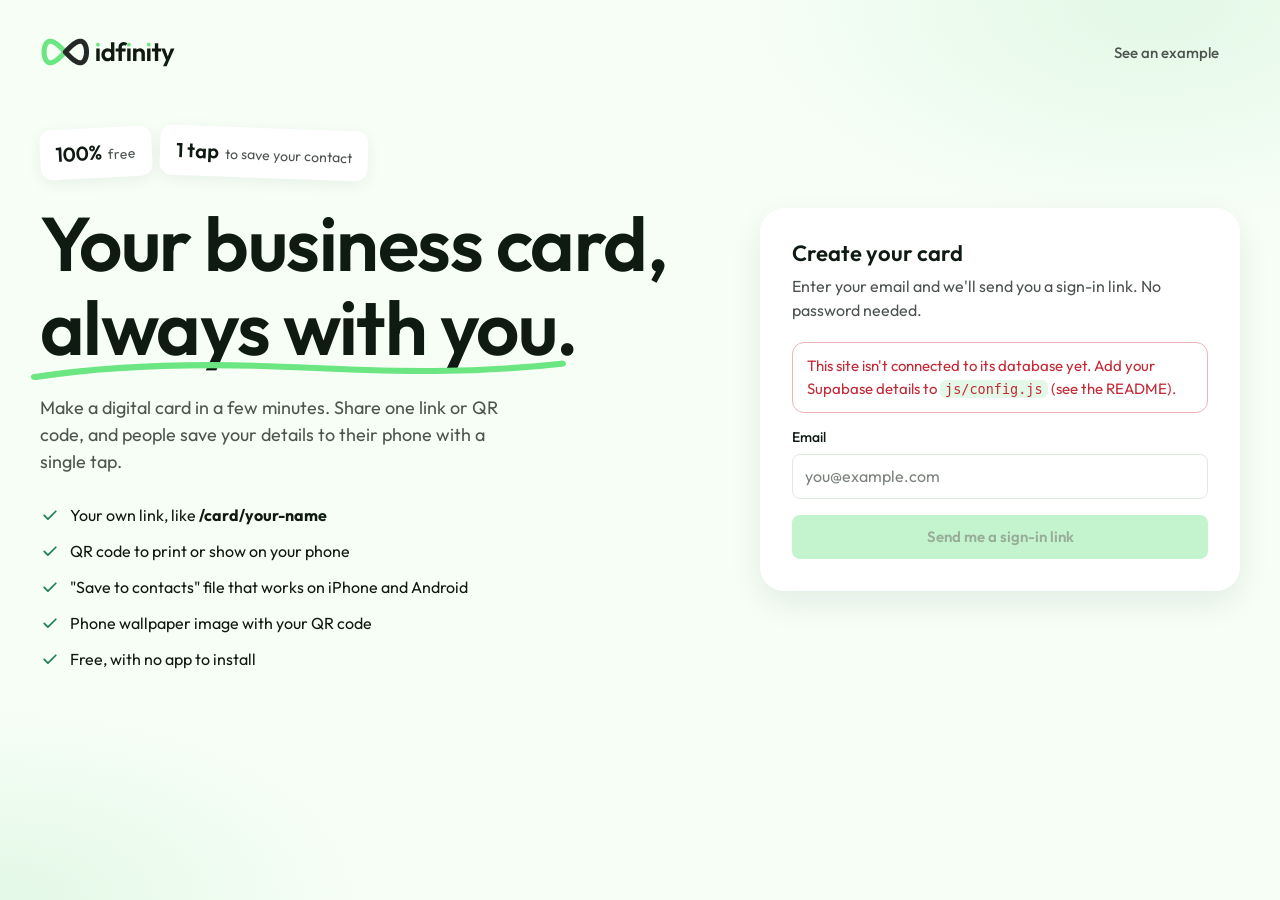
==== index.html @ b84a9148 "Add IDFINITY: free digital business card app Sign in by email link, edit a card with live preview, a" ====
<!doctype html>
<html lang="en">
<head>
<meta charset="utf-8">
<meta name="viewport" content="width=device-width, initial-scale=1, viewport-fit=cover">
<title>IDFINITY · Free digital business card</title>
<meta name="description" content="Make a free digital business card with a QR code and a one-tap Save to contacts button.">
<meta name="color-scheme" content="light">
<meta name="theme-color" content="#F6FEF6">
<link rel="icon" href="/img/icon.svg" type="image/svg+xml">
<link rel="apple-touch-icon" href="/img/apple-touch-icon.png">
<link rel="preconnect" href="https://fonts.googleapis.com">
<link rel="preconnect" href="https://fonts.gstatic.com" crossorigin>
<link rel="stylesheet" href="https://fonts.googleapis.com/css2?family=Outfit:wght@400;500;600&display=swap">
<link rel="stylesheet" href="/css/app.css">
</head>
<body>
<header class="nav">
  <a class="brand" href="/" aria-label="IDFINITY home"><img src="/img/logo.svg" alt="IDFINITY" width="136" height="36"></a>
  <div class="links-r"><a class="btn ghost" href="/card/demo">See an example</a></div>
</header>

<section class="hero">
  <div>
    <div class="chips" aria-hidden="true"><span class="chip"><b>100%</b> free</span><span class="chip"><b>1 tap</b> to save your contact</span></div>
    <h1>Your business card, <span class="hl">always with you<svg viewBox="0 0 300 20" preserveAspectRatio="none" aria-hidden="true"><path d="M3 14c40-9 90-12 146-8s100 5 148-3" fill="none" stroke="#6BE683" stroke-width="5" stroke-linecap="round"/></svg></span>.</h1>
    <p class="lead">Make a digital card in a few minutes. Share one link or QR code, and people save your details to their phone with a single tap.</p>
    <ul class="feats">
      <li><svg viewBox="0 0 24 24" width="20" height="20" aria-hidden="true"><path fill="none" stroke="currentColor" stroke-width="2" stroke-linecap="round" stroke-linejoin="round" d="M5 12.5l4.5 4.5L19 7.5"/></svg><span>Your own link, like <b>/card/your-name</b></span></li>
      <li><svg viewBox="0 0 24 24" width="20" height="20" aria-hidden="true"><path fill="none" stroke="currentColor" stroke-width="2" stroke-linecap="round" stroke-linejoin="round" d="M5 12.5l4.5 4.5L19 7.5"/></svg><span>QR code to print or show on your phone</span></li>
      <li><svg viewBox="0 0 24 24" width="20" height="20" aria-hidden="true"><path fill="none" stroke="currentColor" stroke-width="2" stroke-linecap="round" stroke-linejoin="round" d="M5 12.5l4.5 4.5L19 7.5"/></svg><span>"Save to contacts" file that works on iPhone and Android</span></li>
      <li><svg viewBox="0 0 24 24" width="20" height="20" aria-hidden="true"><path fill="none" stroke="currentColor" stroke-width="2" stroke-linecap="round" stroke-linejoin="round" d="M5 12.5l4.5 4.5L19 7.5"/></svg><span>Phone wallpaper image with your QR code</span></li>
      <li><svg viewBox="0 0 24 24" width="20" height="20" aria-hidden="true"><path fill="none" stroke="currentColor" stroke-width="2" stroke-linecap="round" stroke-linejoin="round" d="M5 12.5l4.5 4.5L19 7.5"/></svg><span>Free, with no app to install</span></li>
    </ul>
  </div>

  <div class="panel" id="auth">
    <h2>Create your card</h2>
    <p class="sub">Enter your email and we'll send you a sign-in link. No password needed.</p>
    <div id="setup" class="msg err" style="margin:0 0 14px" hidden>This site isn't connected to its database yet. Add your Supabase details to <code>js/config.js</code> (see the README).</div>
    <form id="email-form" novalidate>
      <div class="field">
        <label for="email">Email</label>
        <input id="email" type="email" autocomplete="email" required placeholder="you@example.com">
      </div>
      <button class="btn primary w100" type="submit" id="email-btn">Send me a sign-in link</button>
    </form>
    <div id="google-wrap" hidden>
      <div class="divider">or</div>
      <button class="btn w100" type="button" id="google-btn">Continue with Google</button>
    </div>
    <div id="auth-msg" class="msg" role="status" hidden></div>
  </div>
</section>

<script src="/vendor/supabase.js"></script>
<script src="/vendor/qrcode.js"></script>
<script src="/js/config.js"></script>
<script src="/js/common.js"></script>
<script>
(async function () {
  var E = window.ECard, sb = E.sb;
  var msg = document.getElementById("auth-msg");
  function say(t, err) { msg.hidden = false; msg.textContent = t; msg.classList.toggle("err", !!err); }
  if (E.cfg.appName) document.title = E.cfg.appName + " · Free digital business card";
  if (!sb) { document.getElementById("setup").hidden = false; document.getElementById("email-btn").disabled = true; return; }

  var s = await sb.auth.getSession();
  if (s.data.session) { location.replace("/edit.html"); return; }
  sb.auth.onAuthStateChange(function (ev, session) { if (session) location.replace("/edit.html"); });

  document.getElementById("email-form").addEventListener("submit", async function (e) {
    e.preventDefault();
    var email = document.getElementById("email").value.trim(), btn = document.getElementById("email-btn");
    if (!/^\S+@\S+\.\S+$/.test(email)) { say("Please enter a valid email address.", true); return; }
    btn.disabled = true; btn.textContent = "Sending…";
    var r = await sb.auth.signInWithOtp({ email: email, options: { emailRedirectTo: location.origin + "/edit.html" } });
    btn.disabled = false; btn.textContent = "Send me a sign-in link";
    if (r.error) say(r.error.message, true);
    else say("Check your inbox for a link from us. Open it on this device to start building your card.");
  });

  if (E.cfg.googleSignIn) {
    document.getElementById("google-wrap").hidden = false;
    document.getElementById("google-btn").addEventListener("click", function () {
      sb.auth.signInWithOAuth({ provider: "google", options: { redirectTo: location.origin + "/edit.html" } });
    });
  }
})();
</script>
</body>
</html>
---- css/app.css ----
/* IDFINITY: mint canvas, ink text, white cards on soft green shadows. Tokens follow design.md. */
:root{
  --primary:#6BE683; --on-primary:#003503; --primary-hover:#55D86C; --accent-green:#1CBB6C;
  --surface:#FFFFFF; --surface-muted:#F6FEF6; --surface-tint:#E3F8E6; --ink:#262828; --on-ink:#FFFFFF;
  --border:#DDEBDF; --text:#0F1A12; --text-muted:#4E544F; --text-subtle:#5F655F;
  --success:#1A7F55; --danger:#C42A36;
  --e1:0 4px 16px rgba(16,40,20,.06); --e2:0 12px 32px rgba(16,40,20,.08); --e3:0 24px 60px rgba(16,40,20,.14);
  --font:"Outfit",ui-sans-serif,system-ui,sans-serif;
  --ease:cubic-bezier(.22,1,.36,1);
  /* per-card accent (set inline on .card) */
  --accent:#6BE683; --on-accent:#003503;
}
*{box-sizing:border-box}
html,body{margin:0}
body{min-height:100vh;min-height:100dvh;background:var(--surface-muted);color:var(--text);font:400 1rem/1.5 var(--font);-webkit-font-smoothing:antialiased;
  background-image:radial-gradient(45% 35% at 90% 0%,var(--surface-tint),transparent 70%),radial-gradient(40% 30% at 0% 100%,var(--surface-tint),transparent 70%);background-attachment:fixed;
  padding:max(24px,env(safe-area-inset-top)) 16px max(32px,env(safe-area-inset-bottom))}
a{color:inherit}
:focus-visible{outline:2px solid var(--text);outline-offset:2px;border-radius:8px}
[hidden]{display:none!important}
code{font-size:.9em;background:var(--surface-tint);padding:1px 5px;border-radius:6px}

/* ---------- card ---------- */
.card-wrap{display:flex;flex-direction:column;align-items:center}
.card{width:100%;max-width:440px;background:var(--surface);border-radius:24px;overflow:hidden;box-shadow:var(--e3)}
.card .top{position:relative;padding:28px 24px 22px;text-align:center;background:linear-gradient(180deg,color-mix(in srgb,var(--accent) 22%,#fff),#fff 78%)}
.av{width:112px;height:112px;border-radius:50%;object-fit:cover;display:block;margin:0 auto;border:4px solid var(--accent);box-shadow:0 0 0 6px #fff,var(--e2);background:var(--surface-tint)}
.av-ph{display:flex;align-items:center;justify-content:center;font:600 2.4rem/1 var(--font);color:var(--text);letter-spacing:-.02em}
.card h1{font:600 2rem/1.15 var(--font);letter-spacing:-.02em;margin:18px 0 0;overflow-wrap:anywhere}
.card h1 em{font-style:normal}
.role{margin:8px 0 0;font-weight:600;font-size:1rem}
.org{margin:2px 0 0;color:var(--text-muted);font-size:1rem}
.loc{display:inline-flex;align-items:center;gap:6px;margin-top:10px;color:var(--text-subtle);font-size:.875rem}
.bio{margin:12px auto 0;color:var(--text-muted);font-size:1rem;max-width:34ch}
.tags{display:flex;flex-wrap:wrap;justify-content:center;gap:6px;margin-top:14px}
.tags span{font-size:.8125rem;font-weight:500;padding:4px 10px;border-radius:8px;background:color-mix(in srgb,var(--accent) 18%,#fff);color:var(--text)}
.card .body{padding:4px 20px 22px}
.save{display:flex;align-items:center;justify-content:center;gap:10px;width:100%;min-height:52px;border-radius:12px;border:0;background:var(--accent);color:var(--on-accent);font:600 1rem/1 var(--font);text-decoration:none;cursor:pointer;transition:transform .1s,filter .1s}
.save:hover{filter:brightness(.95)}
.save:active{transform:scale(.98)}
.row{display:grid;grid-template-columns:repeat(2,minmax(0,1fr));gap:10px;margin-top:10px}
.act{display:flex;align-items:center;gap:10px;min-height:50px;padding:10px 14px;border-radius:12px;background:var(--surface-muted);border:1px solid var(--border);text-decoration:none;font-weight:500;font-size:.9375rem;cursor:pointer;color:var(--text);font-family:var(--font);min-width:0;transition:border-color .1s,box-shadow .18s}
.act:hover{border-color:var(--accent-green);box-shadow:var(--e1)}
.act svg{color:var(--success);flex:none}
.act span{overflow:hidden;text-overflow:ellipsis;white-space:nowrap}
.links{margin-top:18px;border-top:1px solid var(--border)}
.links a{display:flex;align-items:center;gap:12px;padding:13px 4px;border-bottom:1px solid var(--border);text-decoration:none}
.links a:hover b{color:var(--success)}
.links svg{color:var(--success);flex:none}
.links b{font-weight:600;display:block;font-size:1rem}
.links small{display:block;color:var(--text-subtle);font-size:.875rem;overflow:hidden;text-overflow:ellipsis;white-space:nowrap}
.links div{min-width:0;flex:1}
.links .chev{color:var(--text-subtle)}
.qr{margin-top:20px;display:flex;gap:16px;align-items:center;padding:14px;border-radius:16px;background:var(--surface-tint)}
.qr .qr-img{width:112px;height:112px;border-radius:12px;background:#fff;padding:6px;flex:none;box-shadow:var(--e1)}
.qr .qr-img svg{display:block;width:100%;height:100%}
.qr b{display:block;font:600 1.125rem/1.25 var(--font)}
.qr p{margin:4px 0 0;color:var(--text-muted);font-size:.875rem}
.qr button{display:inline-block;margin-top:8px;font:600 .875rem/1.3 var(--font);color:var(--success);background:none;border:0;padding:0;text-decoration:underline;cursor:pointer}
.foot{margin-top:18px;color:var(--text-subtle);font-size:.875rem;text-align:center}
.foot a{color:var(--success);font-weight:500}
.toast{position:fixed;left:50%;bottom:max(24px,env(safe-area-inset-bottom));transform:translate(-50%,20px);opacity:0;background:var(--ink);color:var(--on-ink);padding:10px 16px;border-radius:12px;font-weight:500;font-size:.9375rem;transition:.18s var(--ease);pointer-events:none;z-index:10;max-width:calc(100% - 32px);box-shadow:var(--e2)}
.toast.on{opacity:1;transform:translate(-50%,0)}
@media (max-width:360px){.row{grid-template-columns:minmax(0,1fr)}.qr{flex-direction:column;text-align:center}}

/* ---------- app shell ---------- */
.nav{max-width:1200px;margin:0 auto 32px;display:flex;align-items:center;justify-content:space-between;gap:12px;min-height:56px}
.brand{display:inline-flex;align-items:center;text-decoration:none}
.brand img{height:36px;width:auto;display:block}
.nav .links-r{display:flex;gap:8px;align-items:center}
.btn{display:inline-flex;align-items:center;justify-content:center;gap:8px;min-height:44px;padding:0 20px;border-radius:8px;border:1px solid var(--border);background:var(--surface);color:var(--text);font:500 .9375rem/1 var(--font);text-decoration:none;cursor:pointer;transition:background .1s,transform .1s,box-shadow .18s}
.btn:hover{box-shadow:var(--e1)}
.btn:active{transform:scale(.98)}
.btn.primary{background:var(--primary);color:var(--on-primary);border-color:transparent;font-weight:600}
.btn.primary:hover{background:var(--primary-hover)}
.btn.ghost{background:transparent;border-color:transparent;color:var(--text-muted)}
.btn.ghost:hover{color:var(--text);box-shadow:none;background:var(--surface-tint)}
.btn.danger{color:var(--danger)}
.btn:disabled{opacity:.4;cursor:not-allowed}
.hero{max-width:1200px;margin:0 auto;display:grid;grid-template-columns:minmax(0,7fr) minmax(0,5fr);gap:48px;align-items:center;padding:16px 0 48px}
.hero h1{font:600 clamp(2.75rem,6vw,4.75rem)/1.105 var(--font);margin:0;letter-spacing:-.02em}
.hero h1 .hl{position:relative;white-space:nowrap}
.hero h1 .hl svg{position:absolute;left:-2%;bottom:-.12em;width:104%;height:.32em;overflow:visible}
.hero p.lead{color:var(--text-muted);font-size:1.125rem;max-width:30rem;margin:24px 0 0}
.feats{list-style:none;padding:0;margin:28px 0 0;display:grid;gap:12px}
.feats li{display:flex;gap:10px;align-items:flex-start;color:var(--text)}
.feats li svg{flex:none;color:var(--success);margin-top:2px}
.chips{display:flex;gap:8px;flex-wrap:wrap;margin-bottom:24px}
.chip{display:inline-flex;align-items:baseline;gap:6px;background:var(--surface);border-radius:12px;padding:10px 16px;box-shadow:var(--e1);font-size:.875rem;color:var(--text-muted)}
.chip b{font-size:1.25rem;font-weight:600;color:var(--text)}
.chip:nth-child(1){transform:rotate(-3deg)}
.chip:nth-child(2){transform:rotate(2deg)}
.panel{background:var(--surface);border-radius:24px;padding:32px;box-shadow:var(--e2)}
.panel h2{font:600 1.375rem/1.27 var(--font);margin:0 0 6px}
.panel p.sub{color:var(--text-muted);margin:0 0 20px;font-size:1rem}
label{display:block;font-weight:500;font-size:.875rem;margin:0 0 6px}
.field{margin-bottom:16px}
.hint{color:var(--text-subtle);font-size:.8125rem;margin-top:4px}
.hint.err{color:var(--danger)}
.hint.ok{color:var(--success)}
input[type=text],input[type=email],input[type=tel],input[type=url],input[type=password],textarea,select{width:100%;min-height:44px;padding:10px 12px;border-radius:8px;border:1px solid var(--border);background:var(--surface);color:var(--text);font:400 1rem/1.4 var(--font);transition:border-color .1s,box-shadow .1s}
textarea{min-height:84px;resize:vertical}
input::placeholder,textarea::placeholder{color:#7C837D}
input:focus,textarea:focus,select:focus{outline:none;border-color:var(--accent-green);box-shadow:0 0 0 3px color-mix(in srgb,var(--primary) 35%,transparent)}
.divider{display:flex;align-items:center;gap:10px;color:var(--text-subtle);font-size:.8125rem;margin:16px 0}
.divider::before,.divider::after{content:"";flex:1;height:1px;background:var(--border)}
.w100{width:100%}
.msg{padding:12px 14px;border-radius:12px;background:var(--surface-tint);font-size:.9375rem;margin-top:12px;color:var(--text)}
.msg.err{background:#fff;color:var(--danger);border:1px solid color-mix(in srgb,var(--danger) 35%,#fff)}

/* editor */
.editor{max-width:1200px;margin:0 auto;display:grid;grid-template-columns:minmax(0,1fr) 440px;gap:40px;align-items:start}
.editor form{background:var(--surface);border-radius:24px;padding:32px;box-shadow:var(--e2)}
.editor .preview{position:sticky;top:24px}
.editor .preview .label{color:var(--text-subtle);font-size:.75rem;letter-spacing:.08em;text-align:center;margin-bottom:12px;text-transform:uppercase;font-weight:500}
fieldset{border:0;padding:0;margin:0 0 28px}
legend{font:600 1.375rem/1.27 var(--font);margin-bottom:14px;padding:0}
.grid2{display:grid;grid-template-columns:repeat(2,minmax(0,1fr));gap:0 12px}
.slug{display:flex;align-items:stretch;border:1px solid var(--border);border-radius:8px;background:var(--surface-muted);overflow:hidden}
.slug:focus-within{border-color:var(--accent-green);box-shadow:0 0 0 3px color-mix(in srgb,var(--primary) 35%,transparent)}
.slug span{display:flex;align-items:center;padding:0 0 0 12px;color:var(--text-subtle);white-space:nowrap;font-size:.9375rem}
.slug input{border:0;border-radius:0;padding-left:2px;min-width:0;background:transparent}
.slug input:focus{box-shadow:none}
.link-row{display:grid;grid-template-columns:150px minmax(0,1fr) 44px;gap:8px;margin-bottom:8px}
.icon-btn{min-height:44px;border-radius:8px;border:1px solid var(--border);background:var(--surface);color:var(--text-subtle);cursor:pointer;font-size:1.2rem}
.icon-btn:hover{color:var(--danger);border-color:var(--danger)}
.photo{display:flex;gap:16px;align-items:center}
.photo .av{width:72px;height:72px;margin:0;font-size:1.6rem;box-shadow:none;border-width:3px}
.swatches{display:flex;flex-wrap:wrap;gap:10px}
.swatches label{margin:0;cursor:pointer;position:relative}
.swatches input{position:absolute;opacity:0;pointer-events:none}
.swatches i{display:block;width:36px;height:36px;border-radius:50%;box-shadow:inset 0 0 0 1px rgba(15,26,18,.12)}
.swatches input:checked+i{box-shadow:0 0 0 3px #fff,0 0 0 5px var(--text)}
.swatches input:focus-visible+i{outline:2px solid var(--text);outline-offset:4px}
.check{display:flex;gap:10px;align-items:center;font-weight:500;font-size:1rem}
.check input{width:20px;height:20px;accent-color:var(--accent-green)}
.savebar{position:sticky;bottom:12px;display:flex;gap:10px;align-items:center;flex-wrap:wrap;padding:12px;border-radius:16px;background:color-mix(in srgb,var(--surface) 88%,transparent);box-shadow:var(--e2);backdrop-filter:blur(16px);margin:0 -12px -12px}
.savebar .status{color:var(--text-muted);font-size:.875rem;flex:1;min-width:140px}
.empty{max-width:440px;margin:60px auto;text-align:center}
.empty h1{font:600 3rem/1.17 var(--font);letter-spacing:-.02em;margin:0 0 10px}
.empty p{color:var(--text-muted)}

@media (max-width:900px){
  .hero,.editor{grid-template-columns:minmax(0,1fr)}
  .editor .preview{position:static;order:-1}
}
@media (max-width:640px){
  .editor form,.panel{padding:20px}
  .savebar{margin:0 -8px -8px}
}
@media (max-width:520px){
  .grid2{grid-template-columns:minmax(0,1fr)}
  .link-row{grid-template-columns:minmax(0,1fr) 44px}
  .link-row select{grid-column:1/-1}
}
@media (prefers-reduced-motion:reduce){*{transition:none!important}}
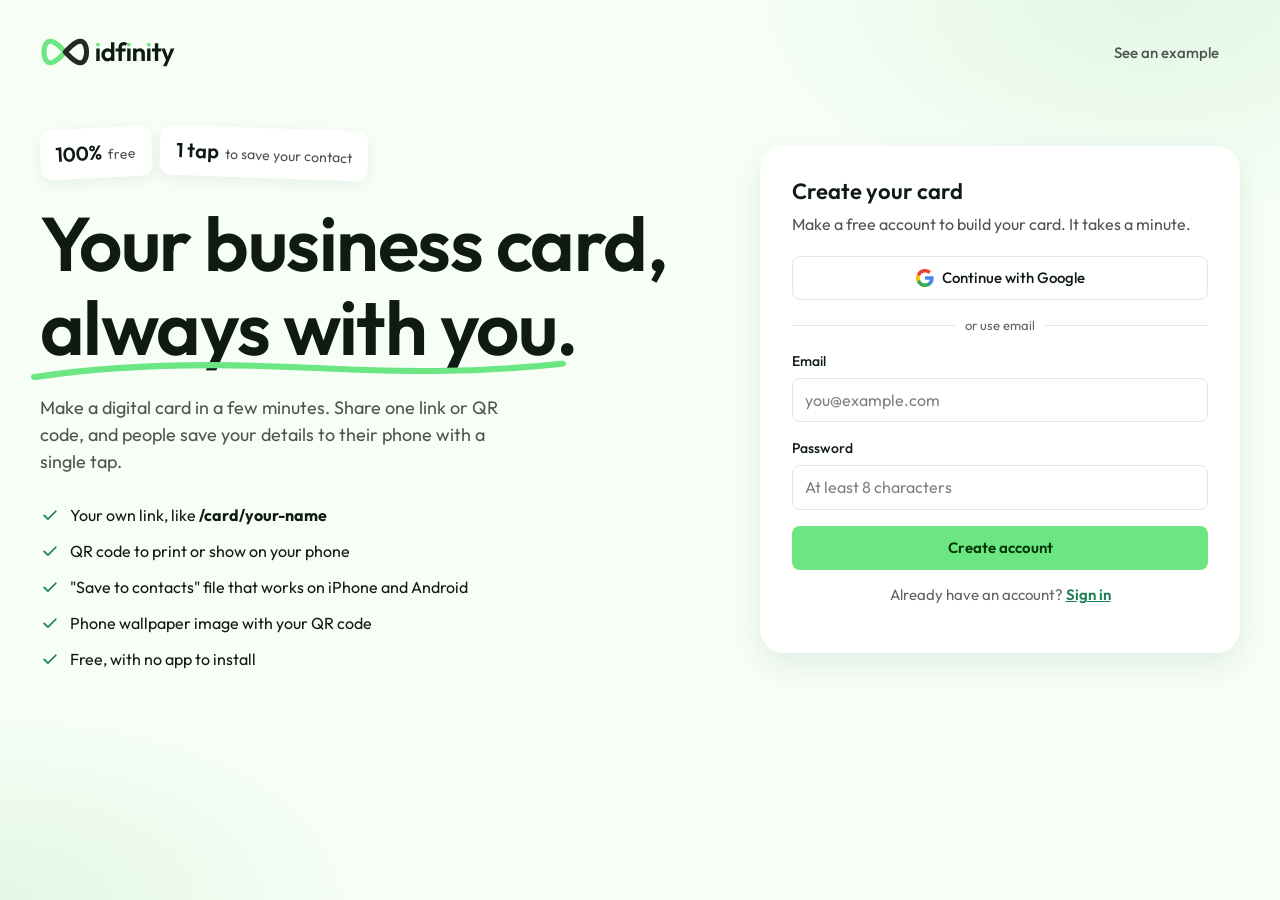
==== commit bb0b921f: "Sign in with Google or email and password instead of email links Supabase's built-in email sender al" ====
--- a/index.html
+++ b/index.html
@@ -35,20 +35,25 @@
   </div>
 
   <div class="panel" id="auth">
-    <h2>Create your card</h2>
-    <p class="sub">Enter your email and we'll send you a sign-in link. No password needed.</p>
+    <h2 id="auth-title">Create your card</h2>
+    <p class="sub" id="auth-sub">Make a free account to build your card. It takes a minute.</p>
     <div id="setup" class="msg err" style="margin:0 0 14px" hidden>This site isn't connected to its database yet. Add your Supabase details to <code>js/config.js</code> (see the README).</div>
+    <div id="google-wrap" hidden>
+      <button class="btn w100" type="button" id="google-btn"><svg viewBox="0 0 24 24" width="18" height="18" aria-hidden="true"><path fill="#4285F4" d="M23.5 12.27c0-.85-.08-1.67-.22-2.45H12v4.64h6.45a5.5 5.5 0 0 1-2.4 3.62v3h3.87c2.27-2.09 3.58-5.17 3.58-8.81z"/><path fill="#34A853" d="M12 24c3.24 0 5.96-1.07 7.94-2.92l-3.87-3c-1.08.72-2.45 1.15-4.07 1.15-3.13 0-5.78-2.11-6.73-4.95h-4v3.1A12 12 0 0 0 12 24z"/><path fill="#FBBC05" d="M5.27 14.28a7.2 7.2 0 0 1 0-4.56v-3.1h-4a12 12 0 0 0 0 10.76z"/><path fill="#EA4335" d="M12 4.77c1.76 0 3.34.6 4.59 1.8l3.43-3.43A11.5 11.5 0 0 0 12 0 12 12 0 0 0 1.27 6.62l4 3.1C6.22 6.88 8.87 4.77 12 4.77z"/></svg>Continue with Google</button>
+      <div class="divider">or use email</div>
+    </div>
     <form id="email-form" novalidate>
       <div class="field">
         <label for="email">Email</label>
         <input id="email" type="email" autocomplete="email" required placeholder="you@example.com">
       </div>
-      <button class="btn primary w100" type="submit" id="email-btn">Send me a sign-in link</button>
+      <div class="field">
+        <label for="password">Password</label>
+        <input id="password" type="password" autocomplete="new-password" required minlength="8" placeholder="At least 8 characters">
+      </div>
+      <button class="btn primary w100" type="submit" id="email-btn">Create account</button>
     </form>
-    <div id="google-wrap" hidden>
-      <div class="divider">or</div>
-      <button class="btn w100" type="button" id="google-btn">Continue with Google</button>
-    </div>
+    <p class="hint center" style="margin-top:14px;font-size:.9375rem"><span id="switch-text">Already have an account?</span> <button type="button" id="switch" class="linkbtn">Sign in</button></p>
     <div id="auth-msg" class="msg" role="status" hidden></div>
   </div>
 </section>
@@ -59,31 +64,57 @@
 <script src="/js/common.js"></script>
 <script>
 (async function () {
-  var E = window.ECard, sb = E.sb;
-  var msg = document.getElementById("auth-msg");
+  var E = window.ECard, sb = E.sb, $ = function (id) { return document.getElementById(id); };
+  var msg = $("auth-msg"), mode = "signup";
   function say(t, err) { msg.hidden = false; msg.textContent = t; msg.classList.toggle("err", !!err); }
   if (E.cfg.appName) document.title = E.cfg.appName + " · Free digital business card";
-  if (!sb) { document.getElementById("setup").hidden = false; document.getElementById("email-btn").disabled = true; return; }
+  if (!sb) { $("setup").hidden = false; $("email-btn").disabled = true; return; }
 
   var s = await sb.auth.getSession();
   if (s.data.session) { location.replace("/edit.html"); return; }
   sb.auth.onAuthStateChange(function (ev, session) { if (session) location.replace("/edit.html"); });
 
-  document.getElementById("email-form").addEventListener("submit", async function (e) {
+  function setMode(m) {
+    mode = m; msg.hidden = true;
+    var up = m === "signup";
+    $("auth-title").textContent = up ? "Create your card" : "Welcome back";
+    $("auth-sub").textContent = up ? "Make a free account to build your card. It takes a minute." : "Sign in to edit your card.";
+    $("email-btn").textContent = up ? "Create account" : "Sign in";
+    $("password").setAttribute("autocomplete", up ? "new-password" : "current-password");
+    $("switch-text").textContent = up ? "Already have an account?" : "New here?";
+    $("switch").textContent = up ? "Sign in" : "Create an account";
+  }
+  $("switch").addEventListener("click", function () { setMode(mode === "signup" ? "signin" : "signup"); });
+  if (location.hash === "#signin") setMode("signin");
+
+  var friendly = {
+    "Invalid login credentials": "That email and password don't match. Check them, or create an account if you're new.",
+    "User already registered": "There's already an account with this email. Tap Sign in below.",
+    "Email not confirmed": "This account still needs its email confirmed. Check your inbox for the confirmation link.",
+    "email rate limit exceeded": "Too many emails were sent in the last hour. Please try again later."
+  };
+
+  $("email-form").addEventListener("submit", async function (e) {
     e.preventDefault();
-    var email = document.getElementById("email").value.trim(), btn = document.getElementById("email-btn");
+    var email = $("email").value.trim(), pw = $("password").value, btn = $("email-btn"), label = btn.textContent;
     if (!/^\S+@\S+\.\S+$/.test(email)) { say("Please enter a valid email address.", true); return; }
-    btn.disabled = true; btn.textContent = "Sending…";
-    var r = await sb.auth.signInWithOtp({ email: email, options: { emailRedirectTo: location.origin + "/edit.html" } });
-    btn.disabled = false; btn.textContent = "Send me a sign-in link";
-    if (r.error) say(r.error.message, true);
-    else say("Check your inbox for a link from us. Open it on this device to start building your card.");
+    if (pw.length < 8) { say("Your password needs at least 8 characters.", true); return; }
+    btn.disabled = true; btn.textContent = mode === "signup" ? "Creating account…" : "Signing in…";
+    var r = mode === "signup"
+      ? await sb.auth.signUp({ email: email, password: pw, options: { emailRedirectTo: location.origin + "/edit.html" } })
+      : await sb.auth.signInWithPassword({ email: email, password: pw });
+    btn.disabled = false; btn.textContent = label;
+    if (r.error) { say(friendly[r.error.message] || r.error.message, true); return; }
+    if (r.data && r.data.session) { location.replace("/edit.html"); return; }
+    // Sign-up worked but Supabase still requires email confirmation.
+    say("Account created. Check your inbox to confirm your email, then come back and sign in.");
   });
 
   if (E.cfg.googleSignIn) {
-    document.getElementById("google-wrap").hidden = false;
-    document.getElementById("google-btn").addEventListener("click", function () {
-      sb.auth.signInWithOAuth({ provider: "google", options: { redirectTo: location.origin + "/edit.html" } });
+    $("google-wrap").hidden = false;
+    $("google-btn").addEventListener("click", async function () {
+      var r = await sb.auth.signInWithOAuth({ provider: "google", options: { redirectTo: location.origin + "/edit.html" } });
+      if (r.error) say(r.error.message, true);
     });
   }
 })();
--- a/css/app.css
+++ b/css/app.css
@@ -105,6 +105,8 @@
 .divider{display:flex;align-items:center;gap:10px;color:var(--text-subtle);font-size:.8125rem;margin:16px 0}
 .divider::before,.divider::after{content:"";flex:1;height:1px;background:var(--border)}
 .w100{width:100%}
+.linkbtn{background:none;border:0;padding:0;font:600 1em/1.4 var(--font);color:var(--success);text-decoration:underline;cursor:pointer}
+.center{text-align:center}
 .msg{padding:12px 14px;border-radius:12px;background:var(--surface-tint);font-size:.9375rem;margin-top:12px;color:var(--text)}
 .msg.err{background:#fff;color:var(--danger);border:1px solid color-mix(in srgb,var(--danger) 35%,#fff)}
 
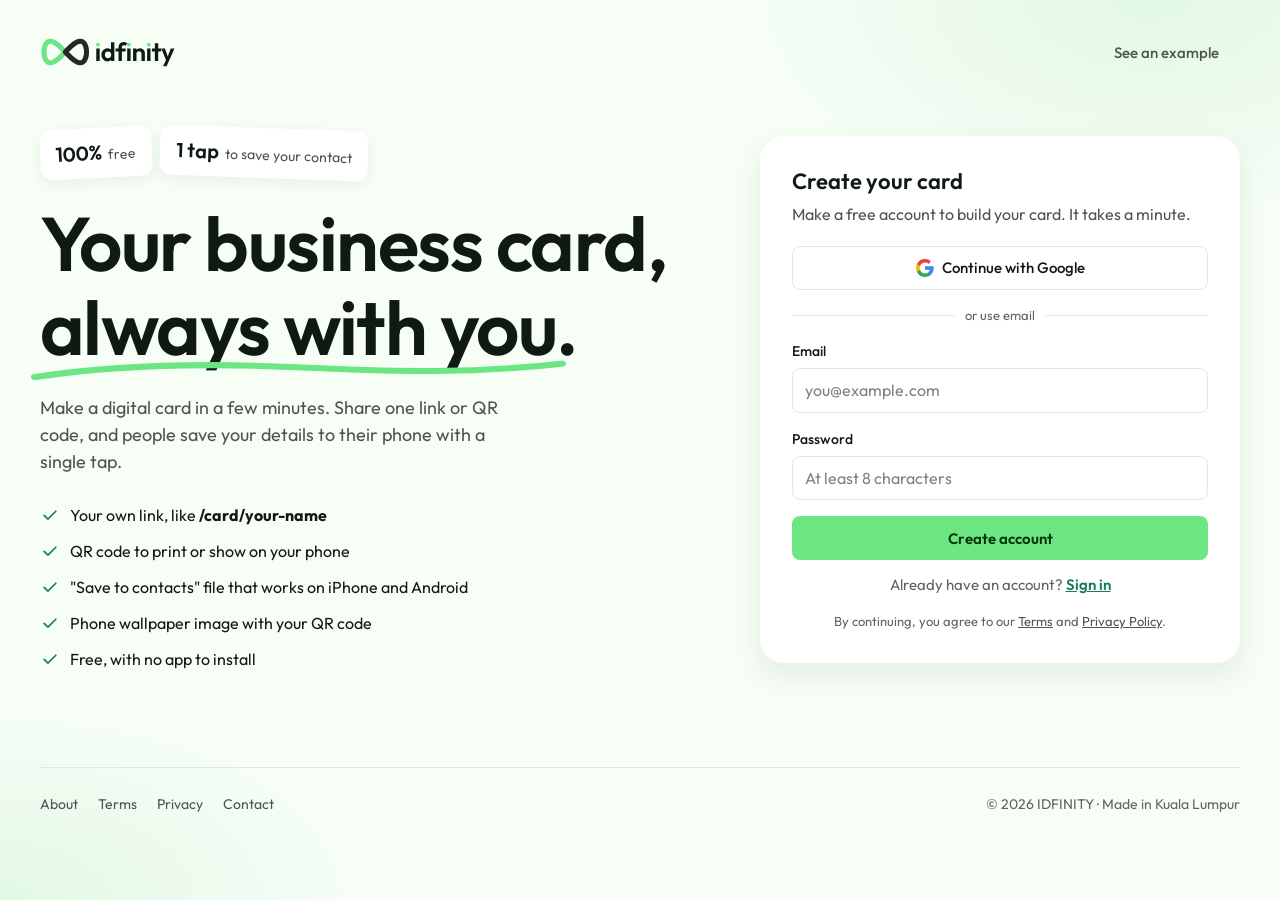
==== commit 05f14643: "Add About, Terms, Privacy and Contact pages with a site footer Co-Authored-By: Claude Opus 5.5 <nore" ====
--- a/index.html
+++ b/index.html
@@ -54,9 +54,15 @@
       <button class="btn primary w100" type="submit" id="email-btn">Create account</button>
     </form>
     <p class="hint center" style="margin-top:14px;font-size:.9375rem"><span id="switch-text">Already have an account?</span> <button type="button" id="switch" class="linkbtn">Sign in</button></p>
+    <p class="legal">By continuing, you agree to our <a href="/terms.html">Terms</a> and <a href="/privacy.html">Privacy Policy</a>.</p>
     <div id="auth-msg" class="msg" role="status" hidden></div>
   </div>
 </section>
+
+<footer class="site-foot">
+  <nav aria-label="About and legal"><a href="/about.html">About</a><a href="/terms.html">Terms</a><a href="/privacy.html">Privacy</a><a href="/contact.html">Contact</a></nav>
+  <p>© 2026 IDFINITY · Made in Kuala Lumpur</p>
+</footer>
 
 <script src="/vendor/supabase.js"></script>
 <script src="/vendor/qrcode.js"></script>
--- a/css/app.css
+++ b/css/app.css
@@ -156,3 +156,24 @@
   .link-row select{grid-column:1/-1}
 }
 @media (prefers-reduced-motion:reduce){*{transition:none!important}}
+
+/* ---------- about / legal pages + site footer ---------- */
+.doc{max-width:760px;margin:0 auto}
+.doc h1{font:600 2.25rem/1.15 var(--font);letter-spacing:-.02em;margin:0 0 12px}
+.doc h2{font:600 1.25rem/1.3 var(--font);margin:32px 0 8px}
+.doc p,.doc li{color:var(--text-muted);font-size:1rem;line-height:1.65}
+.doc p.lead{font-size:1.125rem;color:var(--text)}
+.doc .meta{font-size:.875rem;color:var(--text-subtle);margin-top:0}
+.doc ul{padding-left:20px;margin:8px 0}
+.doc li{margin:4px 0}
+.doc b{color:var(--text);font-weight:600}
+.doc a:not(.btn){color:var(--success);text-underline-offset:3px}
+.doc .btn{margin-top:4px;max-width:100%;white-space:normal;text-align:center;padding:12px 20px;line-height:1.3}
+.panel p.legal{font-size:.8125rem;color:var(--text-subtle);margin:14px 0 0;text-align:center}
+.panel p.legal a{color:var(--text-muted)}
+.site-foot{max-width:1200px;margin:48px auto 0;padding-top:20px;border-top:1px solid var(--border);display:flex;flex-wrap:wrap;gap:12px 24px;align-items:center;justify-content:space-between;font-size:.875rem;color:var(--text-subtle)}
+.site-foot nav{display:flex;flex-wrap:wrap;gap:4px 20px}
+.site-foot a{color:var(--text-muted);text-decoration:none;padding:6px 0}
+.site-foot a:hover{color:var(--text);text-decoration:underline}
+.site-foot p{margin:0}
+@media (max-width:600px){.doc{padding:24px 20px}.doc h1{font-size:1.75rem}}
